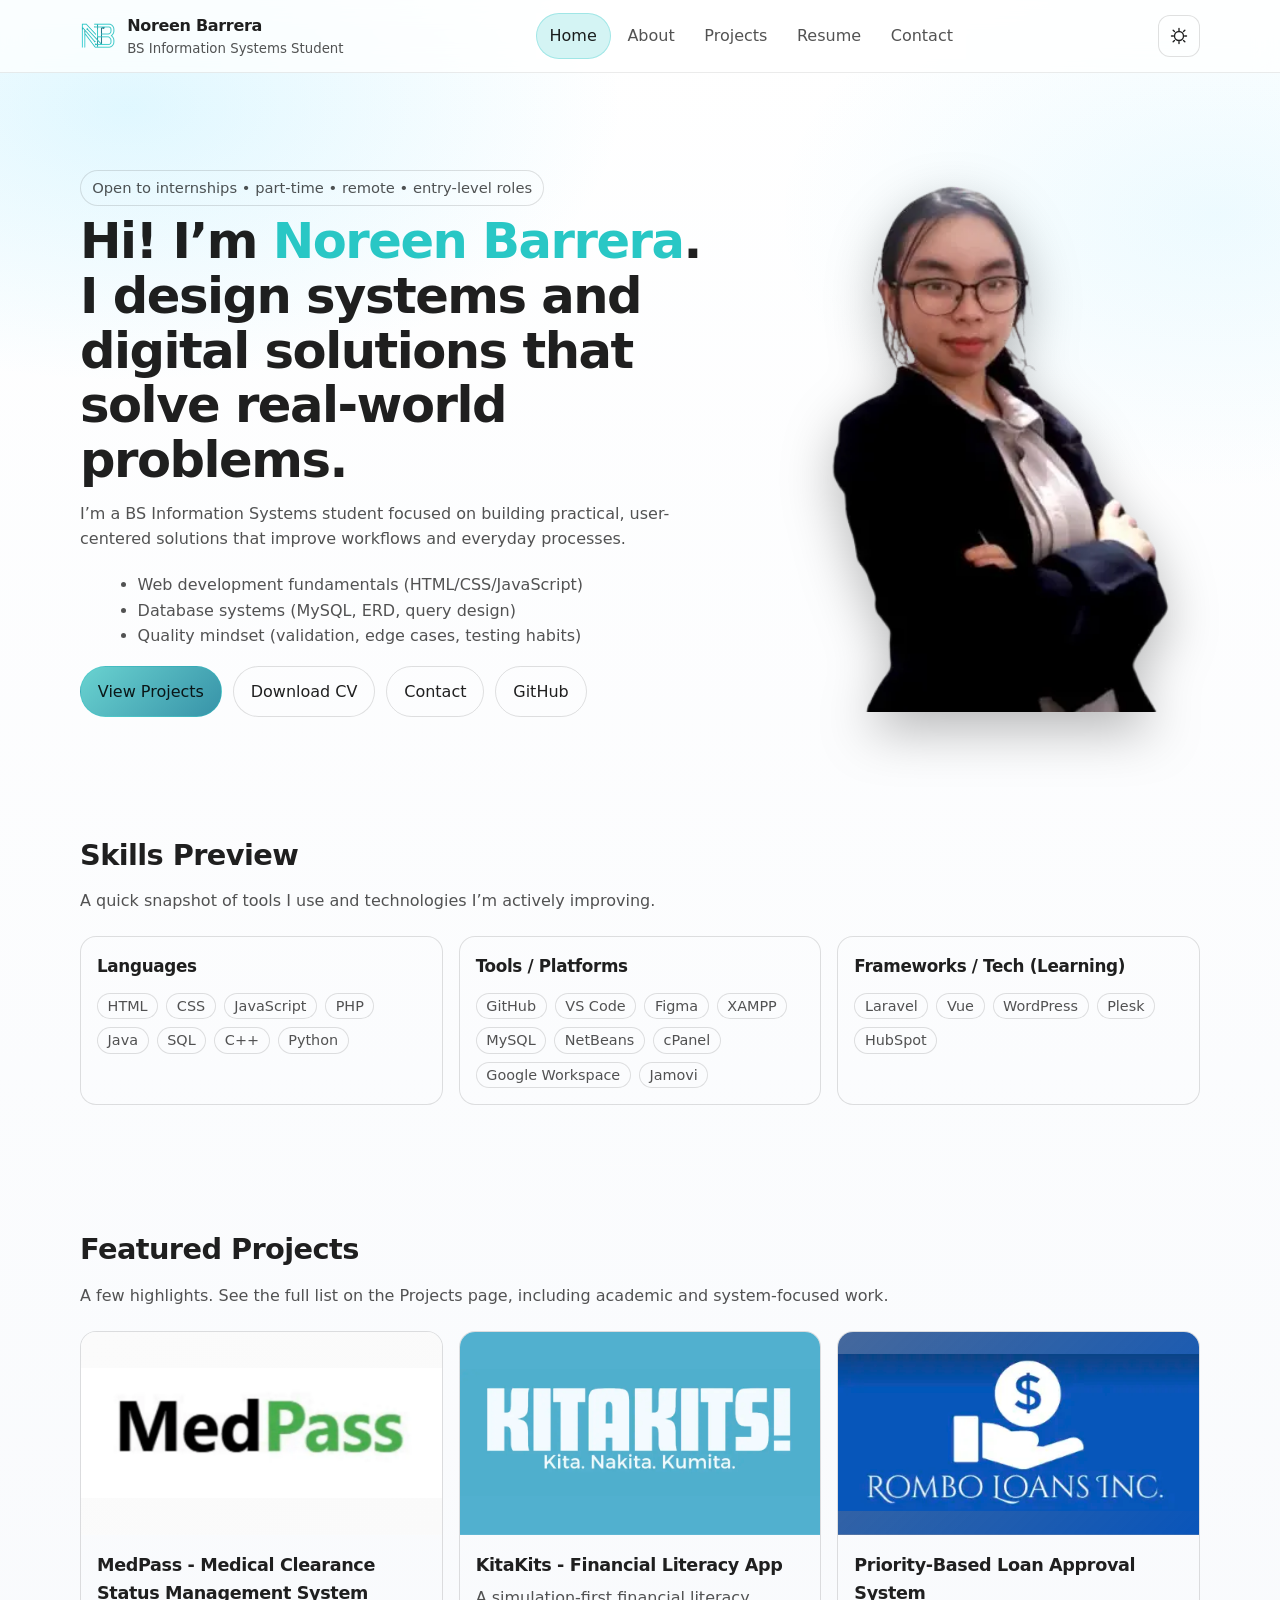
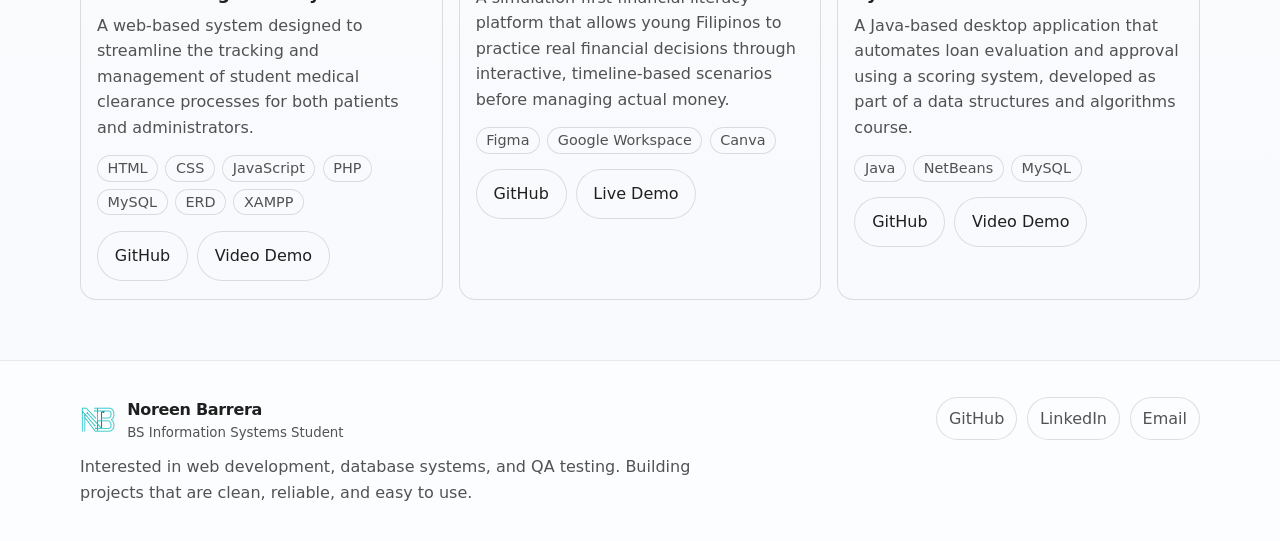
==== index.html @ f011070d "Initial commit" ====
<!doctype html>
<html lang="en">
  <head>
    <meta charset="utf-8" />
    <meta name="viewport" content="width=device-width, initial-scale=1" />
    <meta
      name="description"
      content="Noreen Barrera — BS Information Systems student portfolio. Web development, database systems, and QA testing."
    />
    <title>Noreen Barrera | Portfolio</title>
    <link rel="stylesheet" href="css/style.css" />
  </head>
  <body>
    <a class="skip-link" href="#main">Skip to content</a>

    <header class="site-header" data-header>
      <div class="container nav">
        <a class="brand" href="index.html">
          <span class="brand-mark" aria-hidden="true">
            <img src="assets/icons/logo.webp" alt="" />
          </span>
          <span>
            Noreen Barrera
            <small>BS Information Systems Student</small>
          </span>
        </a>

        <nav class="nav-links" aria-label="Primary" data-nav>
          <a href="index.html">Home</a>
          <a href="about.html">About</a>
          <a href="projects.html">Projects</a>
          <a href="resume.html">Resume</a>
          <a href="contact.html">Contact</a>
        </nav>

        <div class="nav-actions">
          <button class="theme-toggle" type="button" data-theme-toggle aria-pressed="false" aria-label="Toggle theme">
            <svg viewBox="0 0 24 24" fill="none" aria-hidden="true">
              <path
                d="M12 18a6 6 0 1 0 0-12 6 6 0 0 0 0 12Z"
                stroke="currentColor"
                stroke-width="1.8"
              />
              <path
                d="M12 2v2.5M12 19.5V22M4.2 4.2l1.8 1.8M18 18l1.8 1.8M2 12h2.5M19.5 12H22M4.2 19.8 6 18M18 6l1.8-1.8"
                stroke="currentColor"
                stroke-width="1.8"
                stroke-linecap="round"
              />
            </svg>
          </button>
          <button class="nav-toggle" type="button" data-nav-toggle aria-expanded="false" aria-label="Open menu">
            <span class="nav-toggle-icon" aria-hidden="true">
              <span></span><span></span><span></span>
            </span>
          </button>
        </div>
      </div>
    </header>

    <main id="main">
      <section class="hero">
        <div class="container hero-grid">
          <div class="reveal">
            <span class="pill">Open to internships • part-time • remote • entry-level roles</span>
            <h1>
              Hi! I’m <span style="color: var(--accent)">Noreen Barrera</span>.
              <br />
              I design systems and digital solutions that solve real-world problems.
            </h1>
            <p>I’m a BS Information Systems student focused on building practical, user-centered solutions that improve workflows and everyday processes.</p>
            <ul class="list" style="margin-top: 0.4rem">
              <li>Web development fundamentals (HTML/CSS/JavaScript)</li>
              <li>Database systems (MySQL, ERD, query design)</li>
              <li>Quality mindset (validation, edge cases, testing habits)</li>
            </ul>

            <div class="hero-cta">
              <a class="btn btn-primary" href="projects.html">View Projects</a>
              <a class="btn" href="assets/cv/noreen-barrera-cv.pdf" download>Download CV</a>
              <a class="btn btn-ghost" href="contact.html">Contact</a>
              <a class="btn btn-ghost" href="https://github.com/noreen-barrera" target="_blank" rel="noreferrer">GitHub</a>
            </div>
          </div>

          <div class="hero-photo reveal" aria-label="Profile photo">
            <img src="assets/images/profile.webp" alt="Portrait of Noreen Barrera" loading="lazy" />
          </div>
        </div>
      </section>

      <div class="divider"></div>

      <section class="section">
        <div class="container">
          <h2 class="section-title reveal">Skills Preview</h2>
          <p class="section-subtitle reveal">
            A quick snapshot of tools I use and technologies I’m actively improving.
          </p>

          <div class="skills-grid">
            <section class="panel reveal" aria-label="Languages">
              <h3>Languages</h3>
              <div class="stack">
                <span class="badge">HTML</span>
                <span class="badge">CSS</span>
                <span class="badge">JavaScript</span>
                <span class="badge">PHP</span>
                <span class="badge">Java</span>
                <span class="badge">SQL</span>
                <span class="badge">C++</span>
                <span class="badge">Python</span>
              </div>
            </section>

            <section class="panel reveal" aria-label="Tools and platforms">
              <h3>Tools / Platforms</h3>
              <div class="stack">
                <span class="badge">GitHub</span>
                <span class="badge">VS Code</span>
                <span class="badge">Figma</span>
                <span class="badge">XAMPP</span>
                <span class="badge">MySQL</span>
                <span class="badge">NetBeans</span>
                <span class="badge">cPanel</span>
                <span class="badge">Google Workspace</span>
                <span class="badge">Jamovi</span>
              </div>
            </section>

            <section class="panel reveal" aria-label="Frameworks and technologies learning">
              <h3>Frameworks / Tech (Learning)</h3>
              <div class="stack">
                <span class="badge">Laravel</span>
                <span class="badge">Vue</span>
                <span class="badge">WordPress</span>
                <span class="badge">Plesk</span>
                <span class="badge">HubSpot</span>
              </div>
            </section>
          </div>
        </div>
      </section>

      <div class="divider"></div>

      <section class="section" aria-labelledby="featured-projects">
        <div class="container">
          <h2 class="section-title reveal" id="featured-projects">Featured Projects</h2>
          <p class="section-subtitle reveal">
            A few highlights. See the full list on the Projects page, including academic and system-focused work.
          </p>

          <div class="grid">
            <article class="card reveal">
              <a class="card-hit" href="project-medpass.html" aria-label="Open MedPass case study"></a>
              <div class="card-media">
                <img src="assets/images/MedPass.webp" alt="MedPass Medical Clearance Status Management System screenshot" loading="lazy" />
              </div>
              <div class="card-body">
                <h3 class="card-title">MedPass - Medical Clearance Status Management System</h3>
                <p class="card-desc">
                  A web-based system designed to streamline the tracking and management of student medical clearance processes for both patients and administrators.
                </p>
                <div class="card-meta">
                  <span class="badge">HTML</span><span class="badge">CSS</span><span class="badge">JavaScript</span><span class="badge">PHP</span><span class="badge">MySQL</span><span class="badge">ERD</span><span class="badge">XAMPP</span>
                </div>
                <div class="card-actions">
                  <a class="btn" href="https://github.com/noreen-barrera/MedPass_medical_clearance_system" target="_blank" rel="noreferrer">GitHub</a>
                  <a class="btn" href="https://drive.google.com/file/d/1DOpY8RmNqH4WLFZCWHJDNihqgYQYROHg/view?usp=sharing" target="_blank" rel="noreferrer">Video Demo</a>
                </div>
              </div>
            </article>

            <article class="card reveal">
              <a class="card-hit" href="project-kitakits.html" aria-label="Open KitaKits case study"></a>
              <div class="card-media">
                <img src="assets/images/KitaKits.webp" alt="KitaKits Financial Literacy App screenshot" loading="lazy" />
              </div>
              <div class="card-body">
                <h3 class="card-title">KitaKits - Financial Literacy App</h3>
                <p class="card-desc">
                  A simulation-first financial literacy platform that allows young Filipinos to practice real financial decisions through interactive, timeline-based scenarios before managing actual money.
                </p>
                <div class="card-meta">
                  <span class="badge">Figma</span><span class="badge">Google Workspace</span><span class="badge">Canva</span>
                </div>
                <div class="card-actions">
                  <a class="btn" href="https://github.com/noreen-barrera/KitaKits_financial_literacy_app" target="_blank" rel="noreferrer">GitHub</a>
                  <a class="btn" href="https://delete-jade-63693468.figma.site/" target="_blank" rel="noreferrer">Live Demo</a>
                </div>
              </div>
            </article>

            <article class="card reveal">
              <a class="card-hit" href="project-loan-approval.html" aria-label="Open Priority-Based Loan Approval System case study"></a>
              <div class="card-media">
                <img src="assets/images/LoanApproval.webp" alt="Priority-Based Loan Approval System screenshot" loading="lazy" />
              </div>
              <div class="card-body">
                <h3 class="card-title">Priority-Based Loan Approval System</h3>
                <p class="card-desc">
                  A Java-based desktop application that automates loan evaluation and approval using a scoring system, developed as part of a data structures and algorithms course.
                </p>
                <div class="card-meta">
                  <span class="badge">Java</span><span class="badge">NetBeans</span><span class="badge">MySQL</span>
                </div>
                <div class="card-actions">
                  <a class="btn" href="https://github.com/noreen-barrera/loan_approval_system" target="_blank" rel="noreferrer">GitHub</a>
                  <a class="btn" href="https://drive.google.com/file/d/18BlRxRF4ALvLVUvCqqSAf7nCkXJ3hHk4/view?usp=sharing" target="_blank" rel="noreferrer">Video Demo</a>
                </div>
              </div>
            </article>
          </div>
        </div>
      </section>
    </main>

    <footer class="site-footer">
      <div class="container footer-grid">
        <div>
          <a class="brand" href="index.html">
            <span class="brand-mark" aria-hidden="true">
              <img src="assets/icons/logo.webp" alt="" />
            </span>
            <span>
              Noreen Barrera
              <small>BS Information Systems Student</small>
            </span>
          </a>
          <p>
            Interested in web development, database systems, and QA testing. Building projects that are clean, reliable,
            and easy to use.
          </p>
        </div>

        <div class="footer-links" aria-label="Social links">
          <a href="https://github.com/" target="_blank" rel="noreferrer">GitHub</a>
          <a href="#" aria-disabled="true">LinkedIn</a>
          <a href="contact.html">Email</a>
        </div>
      </div>
    </footer>

    <button class="to-top" type="button" data-to-top aria-label="Scroll to top">↑</button>
    <script src="js/script.js"></script>
  </body>
</html>
---- css/style.css ----
/* =========================================================
   Noreen Barrera — Portfolio Site
   Clean, minimalist, responsive UI (vanilla CSS)
   ========================================================= */

:root {
  /* Brand: monochrome + cyan accents */
  --bg: #0b1220;
  --surface: rgba(255, 255, 255, 0.06);
  --surface-2: rgba(255, 255, 255, 0.09);
  --border: rgba(255, 255, 255, 0.12);

  --text: rgba(255, 255, 255, 0.92);
  --muted: rgba(255, 255, 255, 0.72);
  --muted-2: rgba(255, 255, 255, 0.62);

  --accent: #29c7c5; /* cyan */
  --accent-strong: #3793a8;

  --shadow: 0 18px 40px rgba(0, 0, 0, 0.35);
  --shadow-soft: 0 10px 24px rgba(0, 0, 0, 0.28);

  --radius: 16px;
  --radius-sm: 12px;

  --container: 1120px;
  --nav-h: 72px;

  --font: ui-sans-serif, system-ui, -apple-system, Segoe UI, Roboto, Helvetica, Arial,
    "Apple Color Emoji", "Segoe UI Emoji";
}

/* Light theme (toggled via JS by adding .theme-light on <html>) */
html.theme-light {
  color-scheme: light;
  --bg: #f7f9fc;
  --surface: rgba(0, 0, 0, 0.04);
  --surface-2: rgba(0, 0, 0, 0.06);
  --border: rgba(0, 0, 0, 0.12);

  --text: rgba(0, 0, 0, 0.88);
  --muted: rgba(0, 0, 0, 0.68);
  --muted-2: rgba(0, 0, 0, 0.58);

  --shadow: 0 18px 40px rgba(0, 0, 0, 0.14);
  --shadow-soft: 0 10px 24px rgba(0, 0, 0, 0.12);
}

/* ---------------------------
   Base / reset
---------------------------- */

*,
*::before,
*::after {
  box-sizing: border-box;
}

html {
  color-scheme: dark;
  scroll-behavior: smooth;
}

body {
  margin: 0;
  font-family: var(--font);
  background: radial-gradient(900px 500px at 10% 5%, rgba(85, 214, 255, 0.18), transparent 55%),
    radial-gradient(800px 500px at 95% 10%, rgba(85, 214, 255, 0.12), transparent 55%),
    linear-gradient(180deg, rgba(7, 10, 18, 1), var(--bg));
  color: var(--text);
  line-height: 1.6;
}

html.theme-light body {
  background: radial-gradient(900px 500px at 10% 5%, rgba(85, 214, 255, 0.18), transparent 55%),
    radial-gradient(800px 500px at 95% 10%, rgba(85, 214, 255, 0.10), transparent 55%),
    linear-gradient(180deg, #ffffff, var(--bg));
}

img {
  max-width: 100%;
  display: block;
}

a {
  color: inherit;
  text-decoration: none;
}

button {
  font: inherit;
}

.container {
  width: min(100% - 2rem, var(--container));
  margin-inline: auto;
}

.sr-only {
  position: absolute;
  width: 1px;
  height: 1px;
  padding: 0;
  margin: -1px;
  overflow: hidden;
  clip: rect(0, 0, 0, 0);
  white-space: nowrap;
  border: 0;
}

/* ---------------------------
   Decorative helpers
---------------------------- */

.skip-link {
  position: absolute;
  left: 1rem;
  top: 0.6rem;
  padding: 0.6rem 0.9rem;
  border-radius: 10px;
  background: rgba(0, 0, 0, 0.65);
  border: 1px solid var(--border);
  transform: translateY(-140%);
  transition: transform 160ms ease;
  z-index: 1000;
}

.link {
  color: color-mix(in oklab, var(--accent) 92%, white 8%);
}

.skip-link:focus {
  transform: translateY(0);
}

.pill {
  display: inline-flex;
  align-items: center;
  gap: 0.5rem;
  padding: 0.35rem 0.7rem;
  border: 1px solid var(--border);
  background: rgba(255, 255, 255, 0.04);
  border-radius: 999px;
  color: var(--muted);
  font-size: 0.92rem;
}

.badge {
  display: inline-flex;
  align-items: center;
  padding: 0.32rem 0.6rem;
  border-radius: 999px;
  border: 1px solid var(--border);
  background: rgba(255, 255, 255, 0.04);
  color: var(--muted);
  font-size: 0.9rem;
  line-height: 1;
}

.stack {
  display: flex;
  flex-wrap: wrap;
  gap: 0.5rem;
}

.section {
  padding: clamp(2.25rem, 5vw, 3.75rem) 0;
}

.section-title {
  font-size: clamp(1.3rem, 2.4vw, 1.8rem);
  letter-spacing: -0.02em;
  margin: 0 0 0.65rem 0;
}

.section-subtitle {
  margin: 0 0 1.4rem 0;
  color: var(--muted);
  max-width: 80ch;
}

.divider {
  height: 1px;
  background: linear-gradient(90deg, transparent, rgba(255, 255, 255, 0.14), transparent);
}

/* ---------------------------
   Header / nav
---------------------------- */

.site-header {
  position: sticky;
  top: 0;
  z-index: 200;
  backdrop-filter: blur(12px);
  -webkit-backdrop-filter: blur(12px);
  background: rgba(9, 13, 24, 0.68);
  border-bottom: 1px solid rgba(255, 255, 255, 0.08);
}

html.theme-light .site-header {
  background: rgba(255, 255, 255, 0.72);
  border-bottom-color: rgba(0, 0, 0, 0.08);
}

.nav {
  height: var(--nav-h);
  display: flex;
  align-items: center;
  justify-content: space-between;
  gap: 1rem;
}

.brand {
  display: inline-flex;
  align-items: center;
  gap: 0.7rem;
  font-weight: 700;
  letter-spacing: -0.02em;
}

.brand-mark {
  width: 36px;
  height: 36px;
  border-radius: 0;
  background: transparent;
  box-shadow: none;
  overflow: visible;
}

.brand-mark img {
  width: 100%;
  height: 100%;
  object-fit: contain;
  display: block;
}

.brand small {
  display: block;
  font-weight: 500;
  color: var(--muted);
  letter-spacing: 0;
}

.nav-links {
  display: flex;
  align-items: center;
  gap: 0.25rem;
}

.nav-links a {
  padding: 0.55rem 0.8rem;
  border-radius: 999px;
  color: var(--muted);
  transition: background 160ms ease, color 160ms ease, transform 160ms ease;
}

.nav-links a:hover {
  background: rgba(255, 255, 255, 0.06);
  color: var(--text);
}

.nav-links a[aria-current="page"] {
  color: var(--text);
  background: color-mix(in oklab, var(--accent) 20%, transparent);
  border: 1px solid color-mix(in oklab, var(--accent) 30%, transparent);
}

.nav-actions {
  display: flex;
  align-items: center;
  gap: 0.6rem;
}

.nav-toggle {
  display: none;
  width: 42px;
  height: 42px;
  border-radius: 12px;
  border: 1px solid var(--border);
  background: rgba(255, 255, 255, 0.04);
  color: var(--text);
}

.nav-toggle:focus-visible {
  outline: 2px solid color-mix(in oklab, var(--accent) 70%, transparent);
  outline-offset: 2px;
}

.nav-toggle-icon {
  display: grid;
  gap: 5px;
  place-items: center;
}

.nav-toggle-icon span {
  width: 18px;
  height: 2px;
  background: rgba(255, 255, 255, 0.92);
  border-radius: 999px;
  transition: transform 180ms ease, opacity 180ms ease;
}

.nav-open .nav-toggle-icon span:nth-child(1) {
  transform: translateY(7px) rotate(45deg);
}
.nav-open .nav-toggle-icon span:nth-child(2) {
  opacity: 0;
}
.nav-open .nav-toggle-icon span:nth-child(3) {
  transform: translateY(-7px) rotate(-45deg);
}

@media (max-width: 860px) {
  .nav-toggle {
    display: inline-grid;
    place-items: center;
  }

  .nav-links {
    position: absolute;
    left: 1rem;
    right: 1rem;
    top: calc(var(--nav-h) - 0.2rem);
    display: grid;
    gap: 0.2rem;
    padding: 0.6rem;
    border-radius: var(--radius);
    border: 1px solid var(--border);
    background: rgba(7, 10, 18, 0.88);
    box-shadow: var(--shadow-soft);
    transform: translateY(-8px);
    opacity: 0;
    pointer-events: none;
    transition: transform 180ms ease, opacity 180ms ease;
  }

  .nav-open .nav-links {
    transform: translateY(0);
    opacity: 1;
    pointer-events: auto;
  }

  .nav-links a {
    padding: 0.8rem 0.9rem;
  }
}

html.theme-light .nav-links {
  background: rgba(255, 255, 255, 0.92);
}

/* Theme toggle button (corner-ish, in header actions) */
.theme-toggle {
  width: 42px;
  height: 42px;
  border-radius: 12px;
  border: 1px solid var(--border);
  background: rgba(255, 255, 255, 0.04);
  color: var(--text);
  display: inline-grid;
  place-items: center;
  cursor: pointer;
  transition: transform 160ms ease, background 160ms ease;
}

.theme-toggle:hover {
  transform: translateY(-1px);
  background: rgba(255, 255, 255, 0.06);
}

.theme-toggle:focus-visible {
  outline: 2px solid color-mix(in oklab, var(--accent) 70%, transparent);
  outline-offset: 2px;
}

.theme-toggle svg {
  width: 18px;
  height: 18px;
}

/* ---------------------------
   Buttons / links
---------------------------- */

.btn {
  display: inline-flex;
  align-items: center;
  justify-content: center;
  gap: 0.55rem;
  padding: 0.72rem 1.05rem;
  border-radius: 999px;
  border: 1px solid var(--border);
  background: rgba(255, 255, 255, 0.04);
  color: var(--text);
  transition: transform 160ms ease, background 160ms ease, border-color 160ms ease;
  cursor: pointer;
  white-space: nowrap;
}

.btn:hover {
  transform: translateY(-1px);
  background: rgba(255, 255, 255, 0.06);
}

.btn:active {
  transform: translateY(0);
}

.btn-primary {
  background: linear-gradient(135deg, color-mix(in oklab, var(--accent) 80%, white 20%), var(--accent-strong));
  border-color: color-mix(in oklab, var(--accent) 35%, transparent);
}

.btn-primary:hover {
  background: linear-gradient(135deg, color-mix(in oklab, var(--accent) 86%, white 14%), var(--accent-strong));
}

.btn-ghost {
  background: transparent;
}

.link:hover {
  text-decoration: underline;
}

/* ---------------------------
   Hero
---------------------------- */

.hero {
  padding: clamp(2.5rem, 6vw, 4.5rem) 0 1.8rem 0;
}

.hero-grid {
  display: grid;
  grid-template-columns: 1.25fr 0.75fr;
  gap: 2rem;
  align-items: center;
}

@media (max-width: 980px) {
  .hero-grid {
    grid-template-columns: 1fr;
  }
}

.hero-photo {
  border-radius: var(--radius);
  border: 0;
  background: transparent;
  box-shadow: none;
  overflow: visible;
  display: grid;
  place-items: center;
  min-height: 320px;
}

.hero-photo img {
  width: 100%;
  height: 90%;
  object-fit: contain; /* supports transparent PNGs nicely */
  filter: drop-shadow(0 18px 26px rgba(0, 0, 0, 0.28));
}

.hero-photo .media-placeholder {
  border-style: dashed;
}

.hero h1 {
  font-size: clamp(2.1rem, 4.2vw, 3.1rem);
  line-height: 1.1;
  letter-spacing: -0.03em;
  margin: 0.5rem 0 0.85rem 0;
}

.hero p {
  margin: 0 0 1.25rem 0;
  color: var(--muted);
  max-width: 64ch;
}

.hero-cta {
  display: flex;
  flex-wrap: wrap;
  gap: 0.7rem;
  margin-top: 1.1rem;
}

.hero-card {
  border-radius: var(--radius);
  border: 1px solid var(--border);
  background: linear-gradient(180deg, rgba(255, 255, 255, 0.06), rgba(255, 255, 255, 0.03));
  box-shadow: var(--shadow-soft);
  padding: 1.2rem;
}

.hero-card h2 {
  margin: 0 0 0.35rem 0;
  font-size: 1.05rem;
}

.hero-card p {
  margin: 0.2rem 0 0.8rem 0;
  color: var(--muted);
}

.quick-stats {
  display: grid;
  grid-template-columns: repeat(2, minmax(0, 1fr));
  gap: 0.8rem;
  margin-top: 1rem;
}

.stat {
  border-radius: var(--radius-sm);
  border: 1px solid rgba(255, 255, 255, 0.1);
  background: rgba(255, 255, 255, 0.03);
  padding: 0.85rem 0.9rem;
}

.stat strong {
  display: block;
  font-size: 1.05rem;
  letter-spacing: -0.02em;
}

.stat span {
  color: var(--muted);
  font-size: 0.95rem;
}

/* ---------------------------
   Cards / grids
---------------------------- */

.grid {
  display: grid;
  grid-template-columns: repeat(12, minmax(0, 1fr));
  gap: 1rem;
}

.card {
  position: relative;
  grid-column: span 4;
  border-radius: var(--radius);
  border: 1px solid var(--border);
  background: rgba(255, 255, 255, 0.04);
  overflow: hidden;
  box-shadow: 0 0 0 rgba(0, 0, 0, 0);
  transform: translateY(0);
  transition: transform 180ms ease, box-shadow 180ms ease, background 180ms ease, border-color 180ms ease;
}

.card:hover {
  transform: translateY(-4px);
  box-shadow: var(--shadow);
  background: rgba(255, 255, 255, 0.055);
  border-color: rgba(255, 255, 255, 0.18);
}

.card-hit {
  position: absolute;
  inset: 0;
  z-index: 3;
  /* Ensure the whole card surface triggers navigation. */
  display: block;
  cursor: pointer;
  text-decoration: none;
}

.card-actions,
.card-actions a,
.card-actions button {
  position: relative;
  z-index: 4;
}

.card-title {
  position: relative;
  z-index: 2;
}

.card-desc,
.card-meta,
.card-media {
  position: relative;
  z-index: 2;
}

.card:focus-within {
  box-shadow: var(--shadow);
  border-color: color-mix(in oklab, var(--accent) 30%, transparent);
}

.card-actions a[aria-disabled="true"] {
  pointer-events: none; /* Let the card-hit link handle clicks. */
}

.card a:focus-visible {
  outline: 2px solid color-mix(in oklab, var(--accent) 70%, transparent);
  outline-offset: 2px;
  border-radius: 12px;
}

.card-media {
  position: relative;
  aspect-ratio: 16 / 9;
  border-bottom: 1px solid rgba(255, 255, 255, 0.08);
  display: grid;
  place-items: center;
  overflow: hidden;
}

/* Project-specific background colors based on their image themes */
.card:has(img[src*="MedPass"]) .card-media {
  background: linear-gradient(135deg, rgba(251, 251, 251, 1), rgba(250, 250, 250, 1));
}

.card:has(img[src*="KitaKits"]) .card-media {
  background: linear-gradient(135deg, rgba(81, 176, 207, 1), rgba(81, 176, 207, 1));
}

.card:has(img[src*="LoanApproval"]) .card-media {
  background: linear-gradient(135deg, rgba(24, 68, 132, 0.8), rgba(9, 85, 186, 1));
}

.card-media img {
  position: relative;
  z-index: 1;
  width: 100%;
  height: 100%;
  object-fit: contain;
}

.media-placeholder {
  width: min(280px, 92%);
  border-radius: 14px;
  border: 1px dashed rgba(255, 255, 255, 0.22);
  padding: 0.85rem;
  text-align: center;
  color: rgba(255, 255, 255, 0.72);
  font-size: 0.95rem;
  background: rgba(0, 0, 0, 0.18);
}

.card-body {
  padding: 1rem 1rem 1.1rem 1rem;
}

.card-title {
  margin: 0 0 0.35rem 0;
  letter-spacing: -0.02em;
  font-size: 1.1rem;
}

.card-desc {
  margin: 0 0 0.9rem 0;
  color: var(--muted);
}

.card-meta {
  display: flex;
  flex-wrap: wrap;
  gap: 0.45rem;
}

.card-actions {
  display: flex;
  flex-wrap: wrap;
  gap: 0.55rem;
  margin-top: 0.95rem;
}

@media (max-width: 980px) {
  .card {
    grid-column: span 6;
  }
}

@media (max-width: 640px) {
  .grid {
    gap: 0.9rem;
  }
  .card {
    grid-column: span 12;
  }
}

/* ---------------------------
   Skills blocks
---------------------------- */

.skills-grid {
  display: grid;
  grid-template-columns: repeat(3, minmax(0, 1fr));
  gap: 1rem;
}

@media (max-width: 860px) {
  .skills-grid {
    grid-template-columns: 1fr;
  }
}

.panel {
  border-radius: var(--radius);
  border: 1px solid var(--border);
  background: rgba(255, 255, 255, 0.035);
  padding: 1rem;
}

.panel h3 {
  margin: 0 0 0.8rem 0;
  font-size: 1.05rem;
  letter-spacing: -0.02em;
}

.panel p {
  margin: 0 0 0.85rem 0;
  color: var(--muted);
}

/* ---------------------------
   Page header blocks
---------------------------- */

.page-header {
  padding: 2.2rem 0 1.2rem 0;
}

.page-header h1 {
  margin: 0.3rem 0 0.6rem 0;
  font-size: clamp(1.9rem, 3.4vw, 2.4rem);
  letter-spacing: -0.03em;
}

.page-header p {
  margin: 0;
  color: var(--muted);
  max-width: 75ch;
}

/* ---------------------------
   Resume layout
---------------------------- */

.resume-grid {
  display: grid;
  grid-template-columns: 1fr 0.9fr;
  gap: 1rem;
}

@media (max-width: 980px) {
  .resume-grid {
    grid-template-columns: 1fr;
  }
}

.resume-item {
  padding: 1rem;
  border-radius: var(--radius);
  border: 1px solid var(--border);
  background: rgba(255, 255, 255, 0.035);
}

.resume-item h3 {
  margin: 0 0 0.35rem 0;
}

.resume-item .meta {
  color: var(--muted);
  margin: 0 0 0.75rem 0;
}

.list {
  margin: 0.65rem 0 0 1.1rem;
  color: var(--muted);
}

/* ---------------------------
   Forms
---------------------------- */

form {
  display: grid;
  gap: 0.85rem;
}

label {
  display: grid;
  gap: 0.35rem;
  color: var(--muted);
  font-size: 0.95rem;
}

input,
textarea {
  border-radius: 14px;
  border: 1px solid rgba(255, 255, 255, 0.14);
  background: rgba(255, 255, 255, 0.03);
  padding: 0.78rem 0.9rem;
  color: var(--text);
}

textarea {
  min-height: 140px;
  resize: vertical;
}

input:focus,
textarea:focus {
  outline: 2px solid color-mix(in oklab, var(--accent) 55%, transparent);
  border-color: color-mix(in oklab, var(--accent) 35%, transparent);
}

/* ---------------------------
   Footer
---------------------------- */

.site-footer {
  padding: 2.25rem 0;
  border-top: 1px solid rgba(255, 255, 255, 0.08);
  background: rgba(7, 10, 18, 0.55);
}

html.theme-light .site-footer {
  background: rgba(255, 255, 255, 0.65);
  border-top-color: rgba(0, 0, 0, 0.08);
}

.footer-grid {
  display: grid;
  grid-template-columns: 1.4fr 1fr;
  gap: 1rem;
  align-items: start;
}

@media (max-width: 860px) {
  .footer-grid {
    grid-template-columns: 1fr;
  }
}

.footer-grid p {
  margin: 0.5rem 0 0 0;
  color: var(--muted);
}

.footer-links {
  display: flex;
  flex-wrap: wrap;
  gap: 0.6rem;
  justify-content: flex-end;
}

@media (max-width: 860px) {
  .footer-links {
    justify-content: flex-start;
  }
}

.footer-links a {
  padding: 0.5rem 0.75rem;
  border-radius: 999px;
  border: 1px solid var(--border);
  background: rgba(255, 255, 255, 0.03);
  color: var(--muted);
  transition: transform 160ms ease, background 160ms ease, color 160ms ease;
}

.footer-links a:hover {
  transform: translateY(-1px);
  background: rgba(255, 255, 255, 0.06);
  color: var(--text);
}

/* ---------------------------
   Scroll to top
---------------------------- */

.to-top {
  position: fixed;
  right: 1.1rem;
  bottom: 1.1rem;
  width: 44px;
  height: 44px;
  border-radius: 14px;
  border: 1px solid var(--border);
  background: rgba(7, 10, 18, 0.72);
  color: var(--text);
  display: grid;
  place-items: center;
  box-shadow: var(--shadow-soft);
  opacity: 0;
  pointer-events: none;
  transform: translateY(8px);
  transition: opacity 160ms ease, transform 160ms ease;
}

html.theme-light .to-top {
  background: rgba(255, 255, 255, 0.78);
}

.to-top.is-visible {
  opacity: 1;
  pointer-events: auto;
  transform: translateY(0);
}

/* ---------------------------
   Reveal animations
---------------------------- */

.reveal {
  opacity: 0;
  transform: translateY(12px);
  transition: opacity 520ms ease, transform 520ms ease;
}

.reveal.is-visible {
  opacity: 1;
  transform: translateY(0);
}

@media (prefers-reduced-motion: reduce) {
  html {
    scroll-behavior: auto;
  }
  .reveal,
  .card,
  .btn,
  .nav-links,
  .to-top {
    transition: none !important;
  }
}
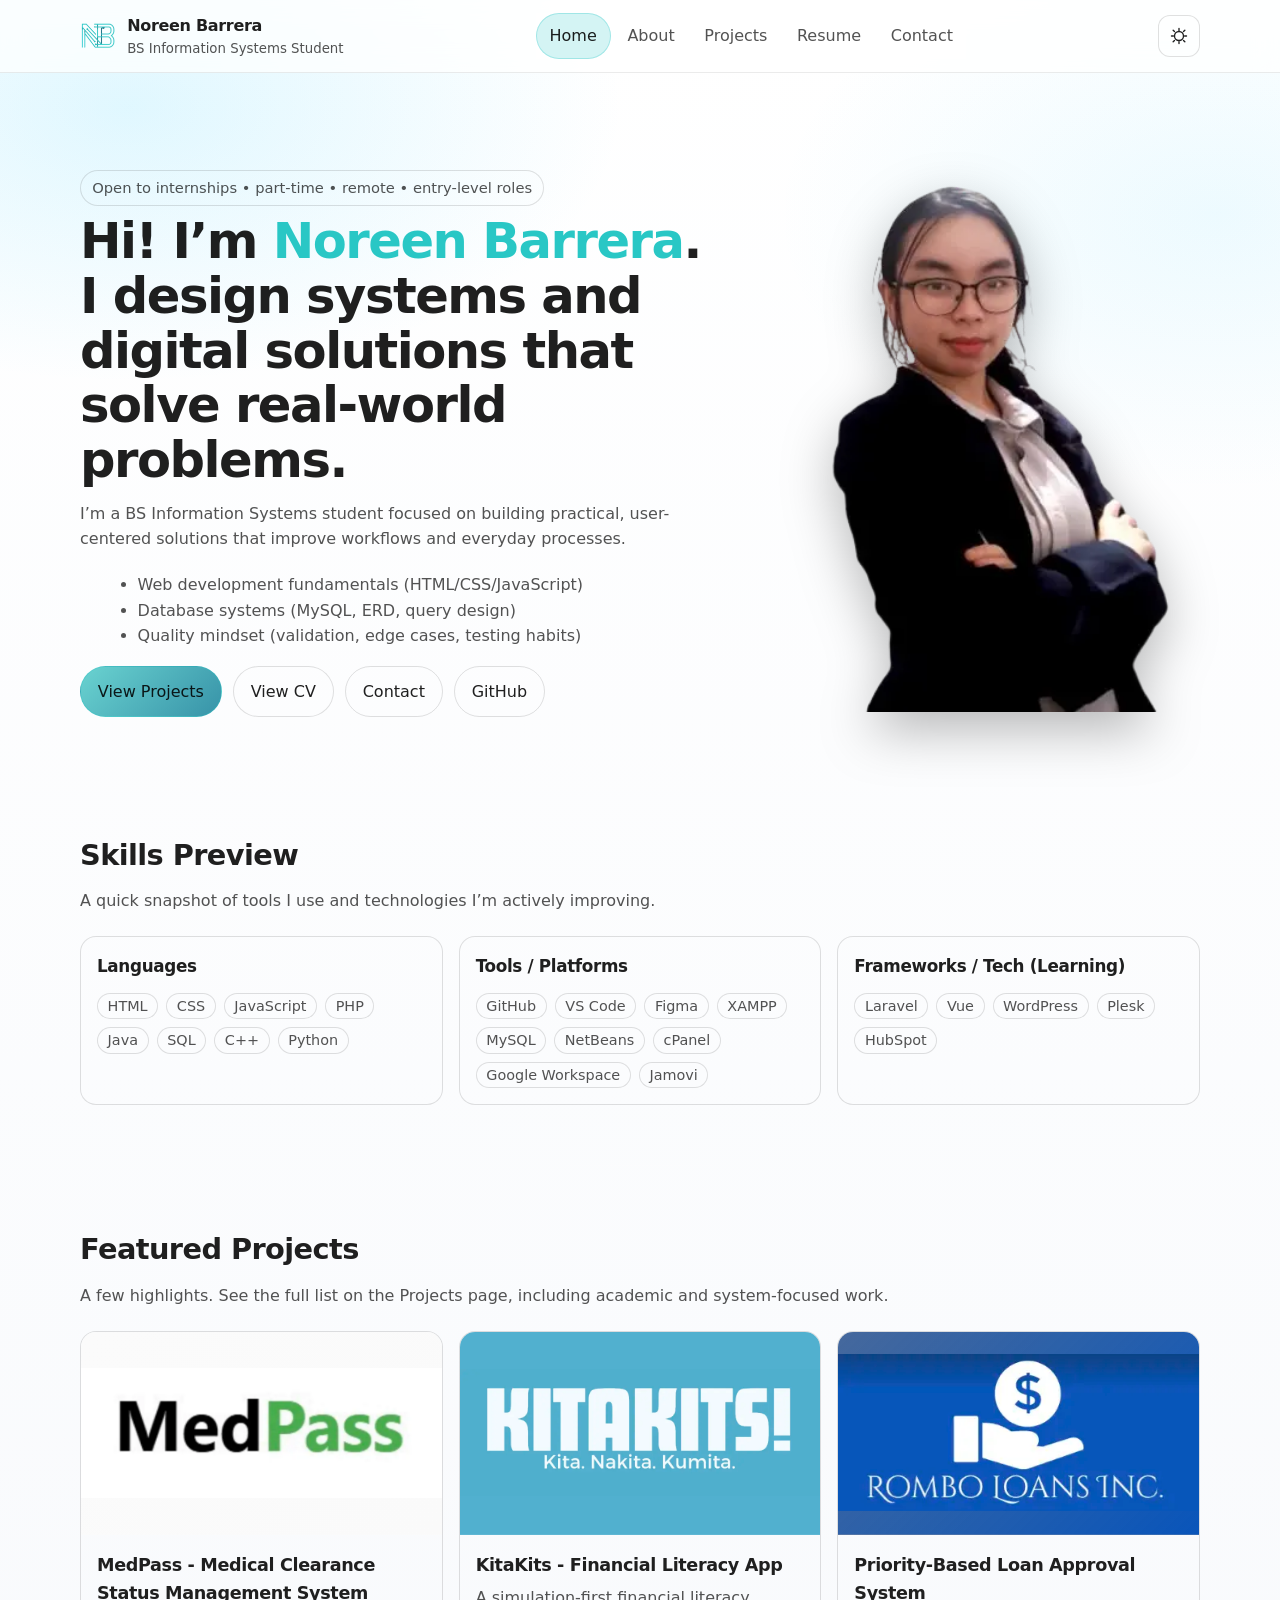
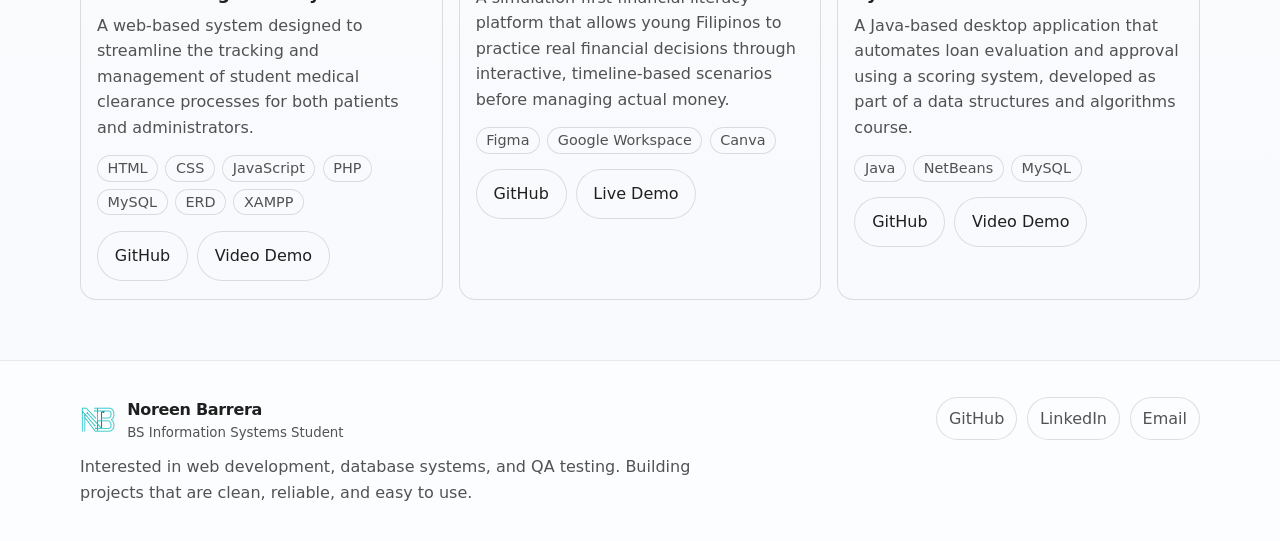
==== commit 3dedac75: "Made resume and cv viewable before download" ====
--- a/index.html
+++ b/index.html
@@ -77,7 +77,7 @@
 
             <div class="hero-cta">
               <a class="btn btn-primary" href="projects.html">View Projects</a>
-              <a class="btn" href="assets/cv/noreen-barrera-cv.pdf" download>Download CV</a>
+              <a class="btn" href="assets/cv/noreen-barrera-cv.pdf" target="_blank">View CV</a>
               <a class="btn btn-ghost" href="contact.html">Contact</a>
               <a class="btn btn-ghost" href="https://github.com/noreen-barrera" target="_blank" rel="noreferrer">GitHub</a>
             </div>
@@ -235,9 +235,9 @@
         </div>
 
         <div class="footer-links" aria-label="Social links">
-          <a href="https://github.com/" target="_blank" rel="noreferrer">GitHub</a>
-          <a href="#" aria-disabled="true">LinkedIn</a>
-          <a href="contact.html">Email</a>
+          <a href="https://github.com/noreen-barrera" target="_blank" rel="noreferrer">GitHub</a>
+          <a href="https://linkedin.com/in/noreen-barrera-1017b0377/" target="_blank" rel="noreferrer">LinkedIn</a>
+          <a href="mailto:barreranoreen06@gmail.com">Email</a>
         </div>
       </div>
     </footer>
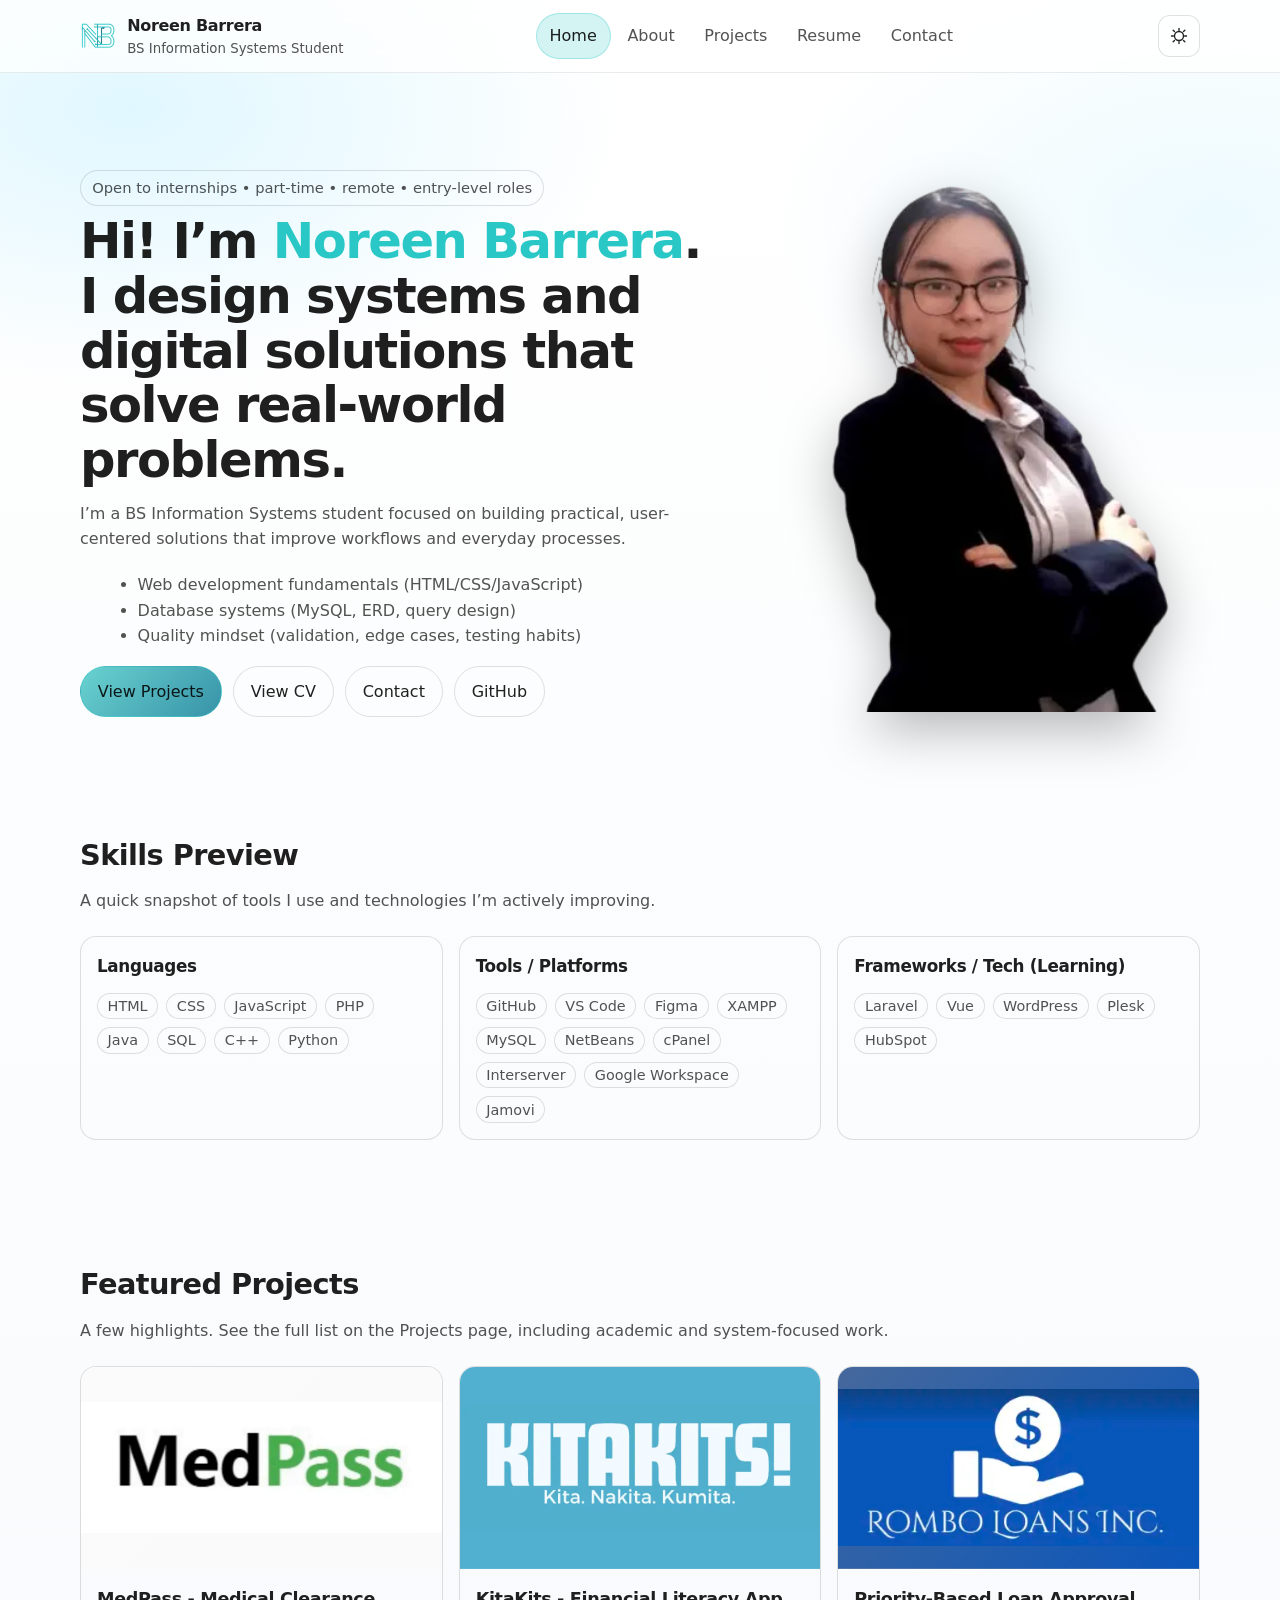
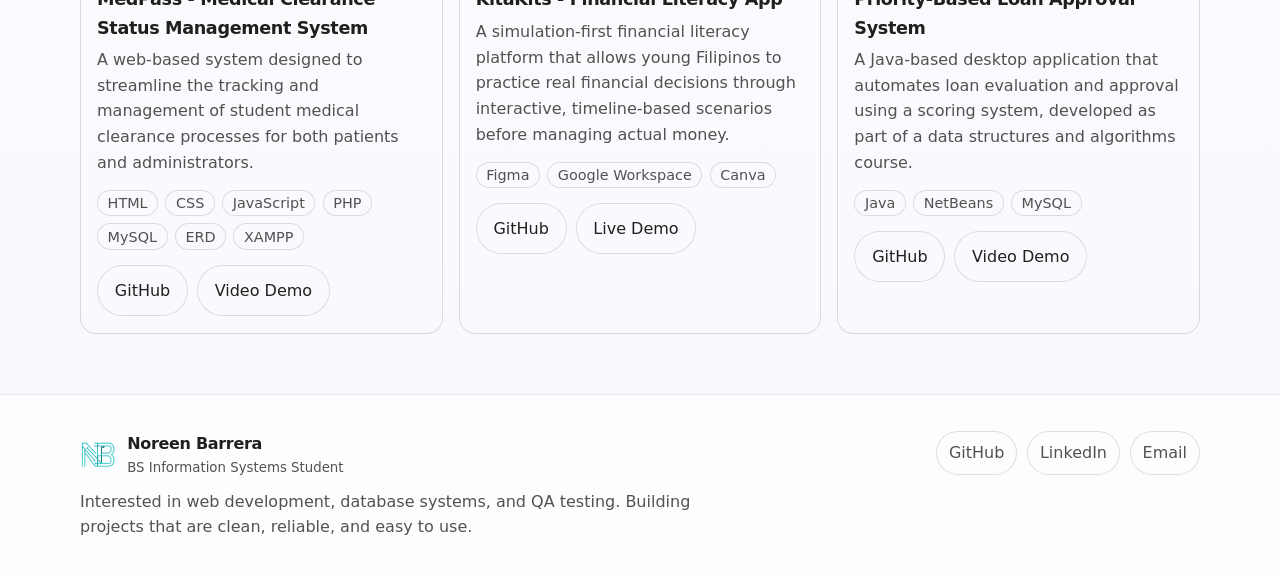
==== commit 6e17ed05: "Updated content, improved layout, and added experience section" ====
--- a/index.html
+++ b/index.html
@@ -123,6 +123,7 @@
                 <span class="badge">MySQL</span>
                 <span class="badge">NetBeans</span>
                 <span class="badge">cPanel</span>
+                <span class="badge">Interserver</span>
                 <span class="badge">Google Workspace</span>
                 <span class="badge">Jamovi</span>
               </div>
--- a/css/style.css
+++ b/css/style.css
@@ -747,11 +747,11 @@
 
 .resume-grid {
   display: grid;
-  grid-template-columns: 1fr 0.9fr;
+  grid-template-columns: 1fr 1fr 1fr;
   gap: 1rem;
 }
 
-@media (max-width: 980px) {
+@media (max-width: 1200px) {
   .resume-grid {
     grid-template-columns: 1fr;
   }
@@ -776,6 +776,35 @@
 .list {
   margin: 0.65rem 0 0 1.1rem;
   color: var(--muted);
+}
+
+/* Experience section styling */
+.experience-list li {
+  margin-bottom: 0.5rem;
+}
+
+.experience-list li::first-letter {
+  font-weight: 600;
+  color: var(--text);
+}
+
+.experience-list li strong {
+  font-weight: 600;
+  color: var(--text);
+}
+
+.experience-card .card-meta {
+  margin-top: 1rem;
+}
+
+/* Education section styling */
+.education-list li {
+  margin-bottom: 0.5rem;
+}
+
+.education-list li strong {
+  font-weight: 600;
+  color: var(--text);
 }
 
 /* ---------------------------
